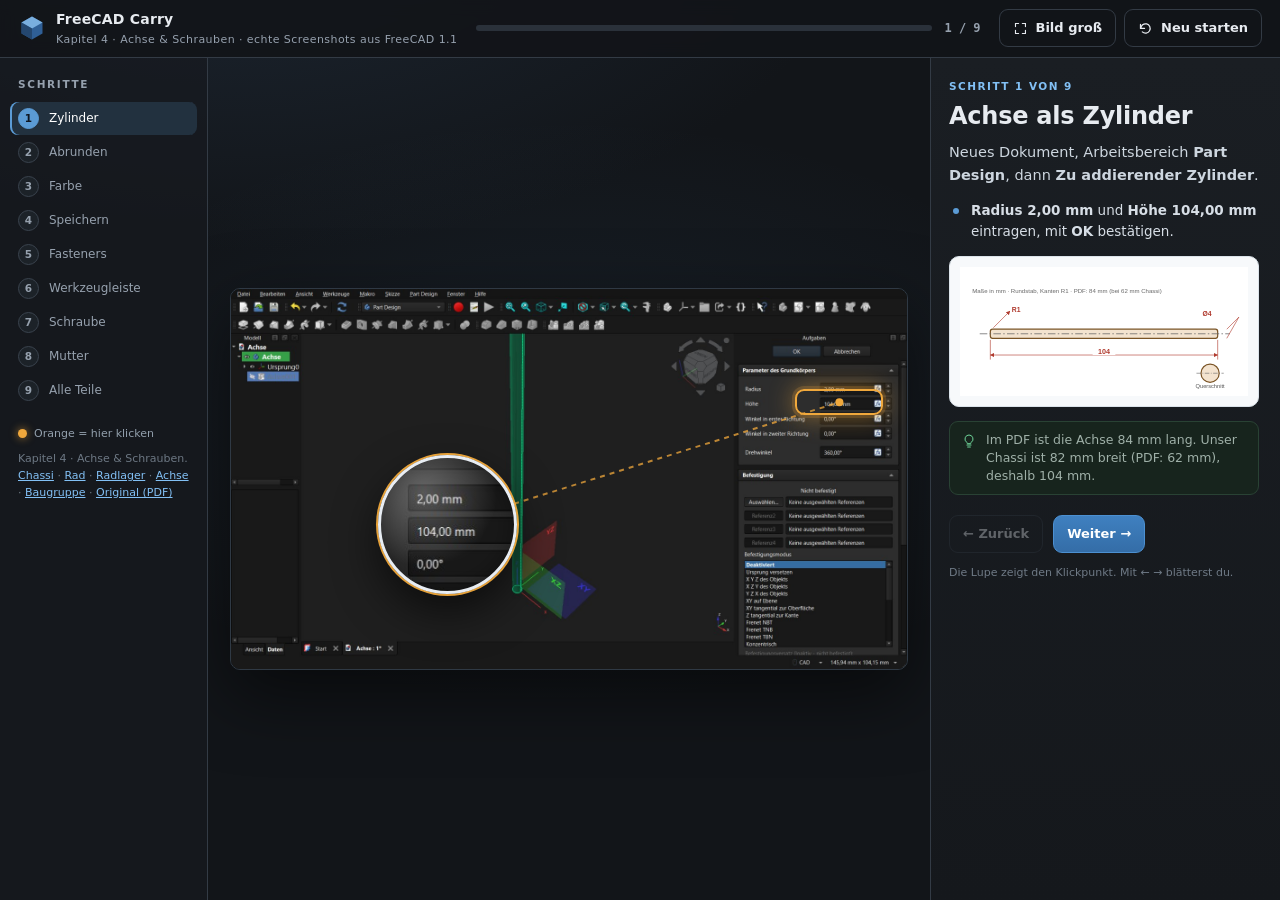
==== achse.html @ 3f05062b "Kapitel 4 und 5: Achse, Schrauben und Baugruppe; Radlager in Bogenform" ====
<!DOCTYPE html>
<html lang="de">
<head>
<meta charset="utf-8">
<meta name="viewport" content="width=device-width, initial-scale=1">
<meta name="color-scheme" content="dark">
<title>FreeCAD Carry – Achse und Schrauben Schritt für Schritt</title>
<style>
:root{
  --bg:#121519; --panel:#1a1f24; --line:#333b45;
  --text:#e7ebf0; --muted:#96a1ae; --accent:#5b9bd5; --accent2:#82c0f5;
  --orange:#f0a83c; --green:#4cd07d;
  --mono:"Cascadia Mono",Consolas,"SF Mono",monospace;
}
*{box-sizing:border-box}
[hidden]{display:none!important}
html,body{height:100%}
body{
  margin:0;display:flex;flex-direction:column;overflow:hidden;color:var(--text);
  background:radial-gradient(1100px 620px at 18% -12%,#1d2733 0%,var(--bg) 58%) fixed;
  font:14px/1.55 "Segoe UI",system-ui,-apple-system,sans-serif;
}
button{font:inherit;color:inherit}
.ico{width:1.15em;height:1.15em;vertical-align:-0.22em;flex:none}
.muted{color:var(--muted)}
.mono{font-family:var(--mono)}

/* ---------- Kopfzeile ---------- */
header.top{
  display:flex;align-items:center;gap:18px;padding:9px 18px;flex:none;
  background:rgba(18,21,25,.9);border-bottom:1px solid var(--line);backdrop-filter:blur(8px);z-index:40;
}
.brand{display:flex;align-items:center;gap:10px;font-weight:650;letter-spacing:.2px;white-space:nowrap}
.brand .logo{width:28px;height:28px}
.brand small{display:block;font-weight:400;font-size:11px;color:var(--muted);letter-spacing:.04em}
.progresswrap{flex:1;display:flex;align-items:center;gap:12px;max-width:520px;min-width:90px}
.progress{flex:1;height:6px;background:#2a313a;border-radius:99px;overflow:hidden}
.progress i{display:block;height:100%;width:0;border-radius:99px;background:linear-gradient(90deg,#427cb8,#82c0f5);transition:width .35s ease}
.progressnum{font:600 12px var(--mono);color:var(--muted);white-space:nowrap}
.top-actions{display:flex;gap:8px;margin-left:auto}

.btn{
  display:inline-flex;align-items:center;gap:8px;border:1px solid var(--line);background:#262c33;
  padding:8px 13px;border-radius:9px;font-weight:600;font-size:13px;cursor:pointer;transition:.15s;white-space:nowrap;
}
.btn:hover{background:#2f3741;border-color:#46515d}
.btn.primary{background:linear-gradient(180deg,#3f80c0,#346da7);border-color:#4c90d1;color:#fff}
.btn.primary:hover{background:linear-gradient(180deg,#4a8ccd,#3c7ab8)}
.btn.ghost{background:transparent}
.btn:disabled{opacity:.35;cursor:default}

/* ---------- Layout ---------- */
.app{flex:1;display:grid;grid-template-columns:228px minmax(0,1fr) 368px;min-height:0}
.outline{border-right:1px solid var(--line);background:rgba(23,26,31,.72);padding:16px 10px 24px;overflow:auto}
.outline h2{font-size:10.5px;text-transform:uppercase;letter-spacing:.16em;color:var(--muted);margin:2px 8px 10px}
.steplist{list-style:none;margin:0;padding:0;display:flex;flex-direction:column;gap:1px}
.stepitem{
  display:flex;gap:10px;align-items:center;width:100%;text-align:left;background:none;border:0;
  color:var(--muted);padding:6px 8px;border-radius:8px;cursor:pointer;transition:.13s;
}
.stepitem:hover{background:#232a31;color:var(--text)}
.stepitem.current{background:#22313f;color:#fff;box-shadow:inset 2px 0 0 var(--accent)}
.stepitem.done{color:#b9c5d2}
.stepitem .n{
  width:21px;height:21px;flex:none;border-radius:50%;border:1px solid #3a434e;display:grid;place-items:center;
  font-size:10.5px;font-weight:700;color:var(--muted);background:#1c2228;
}
.stepitem.current .n{background:var(--accent);border-color:var(--accent);color:#0d1520}
.stepitem.done .n{background:#1e3929;border-color:#2f5d43;color:#6bdc9a}
.stepitem .t{font-size:12px;line-height:1.25}
.outline .foot{font-size:11px;color:#6d7884;margin:18px 8px 0;line-height:1.55}
.outline .foot .dotline{display:flex;align-items:center;gap:7px;margin-bottom:8px;color:#93a0ad}
.outline .foot .dotline i{width:9px;height:9px;border-radius:50%;background:var(--orange);box-shadow:0 0 8px rgba(240,168,60,.7)}

/* ---------- Bildbühne ---------- */
.stage{
  position:relative;display:flex;flex-direction:column;align-items:center;justify-content:center;
  padding:20px 22px;overflow:auto;min-width:0;gap:10px;
}
.stage::before{
  content:"";position:absolute;inset:0;pointer-events:none;
  background:radial-gradient(760px 420px at 50% 42%,rgba(91,155,213,.08),transparent 70%);
}
.shot{
  position:relative;margin:0;width:100%;max-width:1180px;
  border:1px solid #2f3944;border-radius:10px;overflow:hidden;cursor:zoom-in;
  box-shadow:0 24px 70px rgba(0,0,0,.55),0 0 0 1px rgba(255,255,255,.03) inset;
  background:#0d1013;
}
.shot img{display:block;width:100%;height:auto}

/* ---------- Lupe ---------- */
.loupe-layer{position:absolute;inset:0;pointer-events:none}
.loupe-svg{position:absolute;inset:0;width:100%;height:100%;overflow:visible}
.focus-ring{
  position:absolute;border:2px solid var(--orange);border-radius:9px;
  box-shadow:0 0 0 3px rgba(240,168,60,.18),0 0 24px 2px rgba(240,168,60,.45);
  animation:pulse 1.9s ease-in-out infinite;
}
@keyframes pulse{
  0%,100%{box-shadow:0 0 0 3px rgba(240,168,60,.16),0 0 16px 1px rgba(240,168,60,.35)}
  50%{box-shadow:0 0 0 5px rgba(240,168,60,.10),0 0 30px 6px rgba(240,168,60,.55)}
}
.lens{
  position:absolute;border-radius:50%;background-repeat:no-repeat;
  border:3px solid #e8edf3;
  box-shadow:0 0 0 2px rgba(240,168,60,.95),0 18px 44px rgba(0,0,0,.6),inset 0 0 26px rgba(0,0,0,.35);
  z-index:3;
}
.lens::after{
  content:"";position:absolute;inset:0;border-radius:50%;pointer-events:none;
  background:radial-gradient(circle at 32% 26%,rgba(255,255,255,.28),rgba(255,255,255,0) 55%);
}
.shot .zoom{
  position:absolute;right:10px;bottom:10px;background:rgba(12,16,20,.82);border:1px solid #43505e;
  color:#dbe4ee;font-size:11.5px;padding:5px 9px;border-radius:6px;display:flex;gap:6px;align-items:center;
  opacity:0;transition:.18s;backdrop-filter:blur(4px);z-index:5;
}
.shot:hover .zoom{opacity:1}

/* ---------- Lesebereich ---------- */
.reader{border-left:1px solid var(--line);background:linear-gradient(180deg,#1a1e23,#15181c);overflow:auto;padding:24px 24px 44px;overflow-anchor:none}
.reader-inner{max-width:322px}
.kicker{font-size:10.5px;letter-spacing:.14em;text-transform:uppercase;color:var(--accent2);font-weight:700}
.reader h2{font-size:24px;line-height:1.22;margin:8px 0 10px;letter-spacing:-.01em}
.lead{color:#cdd6df;font-size:14.5px;margin:0 0 14px}
.bullets{list-style:none;padding:0;margin:0 0 14px;display:flex;flex-direction:column;gap:8px}
.bullets li{position:relative;padding-left:22px;color:#d7dee6;font-size:13.5px}
.bullets li::before{content:"";position:absolute;left:4px;top:.6em;width:6px;height:6px;border-radius:50%;background:var(--accent)}
.diagram{margin:0 0 14px;background:#f7f9fb;border:1px solid #dbe3ea;border-radius:10px;padding:10px}
.diagram svg,.diagram img{display:block;width:100%;height:auto}
.diagram text{font-family:"Segoe UI",sans-serif}
.diagram .cap{font-size:10px;color:#5b6a78;text-align:center;margin-top:6px}
.hint{
  display:flex;gap:9px;align-items:flex-start;font-size:12.5px;color:#9fb0a8;
  background:#17241d;border:1px solid #294234;border-radius:9px;padding:9px 11px;margin:0 0 14px;line-height:1.45;
}
.hint svg{width:16px;height:16px;flex:none;margin-top:2px;color:#6fd69a}
.mouse{font-size:11.5px;color:#7f8b97;margin:0 0 14px;display:flex;gap:6px;align-items:center;flex-wrap:wrap}
kbd{
  font:600 11px var(--mono);background:#232930;border:1px solid #46505b;border-bottom-width:2px;
  border-radius:4px;padding:2px 6px;color:#e3e9ef;
}
.actions{display:flex;gap:10px;margin-top:20px;flex-wrap:wrap}
.advance-hint{font-size:11px;color:#6f7a86;margin-top:12px;line-height:1.45}
h3{font-size:13px;letter-spacing:.02em;margin:22px 0 8px;color:#e9eef4}
.specs{display:grid;grid-template-columns:repeat(3,1fr);gap:8px;margin:14px 0 18px}
.specs div{background:#20262d;border:1px solid #333c45;border-radius:10px;padding:9px 10px}
.specs span{display:block;font-size:10px;color:var(--muted);text-transform:uppercase;letter-spacing:.08em}
.specs b{font-size:16px;font-family:var(--mono);color:#fff}
.final-badge{
  width:58px;height:58px;border-radius:50%;display:grid;place-items:center;font-size:27px;color:#d6ffe2;
  background:linear-gradient(180deg,#2f7d32,#245f28);box-shadow:0 12px 32px rgba(47,125,50,.35);margin-bottom:14px;
}
.recap{margin:0 0 6px;padding-left:18px;color:#c9d2db;font-size:13px;display:flex;flex-direction:column;gap:5px}
table.shortcuts{width:100%;border-collapse:collapse;font-size:12px}
table.shortcuts td{padding:5px 0;border-bottom:1px solid #262d35;color:#c5ced8}
table.shortcuts td:first-child{width:52%}
.chips{display:flex;flex-wrap:wrap;gap:6px;margin-top:8px}
.chip{font-size:11.5px;border:1px solid #3a444f;background:#20262c;color:#c2ccd7;border-radius:99px;padding:4px 10px}

/* ---------- Lightbox ---------- */
.lightbox{
  position:fixed;inset:0;z-index:100;display:none;align-items:center;justify-content:center;
  background:rgba(5,8,12,.92);backdrop-filter:blur(4px);padding:24px;
}
.lightbox.show{display:flex}
.lightbox img{max-width:96vw;max-height:88vh;border-radius:6px;box-shadow:0 30px 90px rgba(0,0,0,.8)}
.lb-close{
  position:absolute;top:14px;right:16px;width:38px;height:38px;border-radius:50%;border:1px solid #3f4a56;
  background:rgba(20,25,31,.85);color:#dfe7ef;font-size:18px;cursor:pointer;
}
.lb-close:hover{background:#2c3640}
.lb-nav{
  position:absolute;bottom:20px;left:50%;transform:translateX(-50%);display:flex;gap:10px;align-items:center;
  background:rgba(18,22,27,.92);border:1px solid #36414c;border-radius:99px;padding:5px 8px;font-size:12px;color:#b9c4cf;
}
.lb-nav button{width:34px;height:34px;border-radius:50%;border:0;background:#2a333c;color:#e8eef5;cursor:pointer;font-size:15px}
.lb-nav button:hover{background:#3a4652}
.lb-nav span{min-width:70px;text-align:center}

/* ---------- Responsiv ---------- */
@media (max-width:1380px){
  .app{grid-template-columns:208px minmax(0,1fr) 350px}
  .reader{padding:20px 18px 40px}
  .reader-inner{max-width:310px}
}
@media (max-width:1120px){
  .app{grid-template-columns:minmax(0,1fr) 340px}
  .outline{display:none}
}
@media (max-width:900px){
  body{overflow:auto}
  .app{grid-template-columns:1fr;grid-template-rows:auto auto}
  .stage{padding:12px;min-height:0}
  .reader{border-left:0;border-top:1px solid var(--line);overflow:visible;padding:20px 18px 60px}
  .brand small{display:none}
  .top-actions .btn .lbl{display:none}
  .shot .zoom{opacity:1}
}
@media (prefers-reduced-motion:reduce){
  *{animation:none!important;transition:none!important}
}
</style>
</head>
<body>

<header class="top">
  <div class="brand">
    <svg class="logo" viewBox="0 0 24 24" aria-hidden="true">
      <path d="M12 2.2 21 7.3v9.4L12 21.8 3 16.7V7.3Z" fill="#2f5f96"/>
      <path d="M12 2.2 21 7.3 12 12.4 3 7.3Z" fill="#79aede"/>
      <path d="M12 12.4v9.4L3 16.7V7.3Z" fill="#24476f"/>
    </svg>
    <div>FreeCAD Carry<small>Kapitel 4 · Achse & Schrauben · echte Screenshots aus FreeCAD 1.1</small></div>
  </div>
  <div class="progresswrap">
    <div class="progress"><i id="bar"></i></div>
    <span class="progressnum" id="progressNum">1 / 9</span>
  </div>
  <div class="top-actions">
    <button class="btn ghost" id="zoomBtn"><svg class="ico" viewBox="0 0 24 24" aria-hidden="true"><path d="M4 9V4h5M20 9V4h-5M4 15v5h5M20 15v5h-5" fill="none" stroke="currentColor" stroke-width="1.8" stroke-linecap="round"/></svg><span class="lbl">Bild groß</span></button>
    <button class="btn ghost" id="resetBtn"><svg class="ico" viewBox="0 0 24 24" aria-hidden="true"><path d="M4.5 12a7.5 7.5 0 1 1 2.4 5.5" fill="none" stroke="currentColor" stroke-width="2" stroke-linecap="round"/><path d="M4 5.5V12h6.5" fill="none" stroke="currentColor" stroke-width="2" stroke-linecap="round" stroke-linejoin="round"/></svg><span class="lbl">Neu starten</span></button>
  </div>
</header>

<div class="app">
  <nav class="outline">
    <h2>Schritte</h2>
    <ol class="steplist" id="steplist"></ol>
    <p class="foot">
      <span class="dotline"><i></i> Orange = hier klicken</span>
      Kapitel 4 · Achse & Schrauben.<br><a href="index.html" style="color:#82c0f5">Chassi</a> · <a href="rad.html" style="color:#82c0f5">Rad</a> · <a href="lager.html" style="color:#82c0f5">Radlager</a> · <a href="achse.html" style="color:#82c0f5">Achse</a> · <a href="baugruppe.html" style="color:#82c0f5">Baugruppe</a> · <a href="original.html" style="color:#82c0f5">Original (PDF)</a>    </p>
  </nav>

  <main class="stage" id="stage">
    <figure class="shot" id="shot">
      <img id="shotImg" src="assets/ach_01_zylinder.jpg" alt="Dialog Parameter des Grundkörpers mit Radius 2 und Höhe 104">
      <div class="loupe-layer" id="loupeLayer">
        <svg class="loupe-svg" aria-hidden="true">
          <line id="loupeLine" stroke="#f0a83c" stroke-width="2" stroke-dasharray="5 5" opacity=".75"/>
          <circle id="loupeDot" r="4" fill="#f0a83c"/>
        </svg>
        <div class="focus-ring" id="focusRing"></div>
        <div class="lens" id="lens"></div>
      </div>
      <span class="zoom">⤢ vergrößern</span>
    </figure>
  </main>

  <aside class="reader" id="reader"></aside>
</div>

<div class="lightbox" id="lightbox">
  <button class="lb-close" id="lbClose" aria-label="Schließen">✕</button>
  <img id="lbImg" alt="Screenshot in groß">
  <div class="lb-nav">
    <button id="lbPrev" aria-label="Vorheriger Schritt">←</button>
    <span id="lbCaption">1 / 9</span>
    <button id="lbNext" aria-label="Nächster Schritt">→</button>
  </div>
</div>

<script>
(function(){
  'use strict';

  var $  = function(sel, root){ return (root||document).querySelector(sel); };

  /* =====================================================================
     INHALTE – jeder Schritt: Bild, Lupen-Ziel [x,y,w,h] und Lupe [x,y]
     Werte sind Anteile der Bildfläche (0…1).
     ===================================================================== */
  var STEPS = [
    {
        "short": "Zylinder",
        "title": "Achse als Zylinder",
        "img": "assets/ach_01_zylinder.jpg",
        "alt": "Dialog Parameter des Grundkörpers mit Radius 2 und Höhe 104",
        "lead": "Neues Dokument, Arbeitsbereich <b>Part Design</b>, dann <b>Zu addierender Zylinder</b>.",
        "list": [
            "<b>Radius 2,00 mm</b> und <b>Höhe 104,00 mm</b> eintragen, mit <b>OK</b> bestätigen."
        ],
        "hint": "Im PDF ist die Achse 84 mm lang. Unser Chassi ist 82 mm breit (PDF: 62 mm), deshalb 104 mm.",
        "diagram": "<div class=\"diagram\"><img src=\"assets/schema_achse.svg\" alt=\"Achse D4 x 104 mm mit R1\"></div>",
        "focus": [
            0.9,
            0.298,
            0.13,
            0.045
        ],
        "lens": [
            0.32,
            0.62
        ],
        "zoom": 2.2
    },
    {
        "short": "Abrunden",
        "title": "Kanten abrunden",
        "img": "assets/ach_02_abrunden.jpg",
        "alt": "Fillet-Dialog mit Radius 1 mm und zwei ausgewählten Kreiskanten",
        "lead": "Beide <b>Kreiskanten</b> markieren (Strg gedrückt halten), dann <b>Kanten abrunden</b>.",
        "list": [
            "Radius <b>1,00 mm</b> eintragen."
        ],
        "hint": "Die Rundung macht die Enden stabiler und sieht sauber aus.",
        "focus": [
            0.922,
            0.533,
            0.12,
            0.04
        ],
        "lens": [
            0.28,
            0.3
        ],
        "zoom": 2.2
    },
    {
        "short": "Farbe",
        "title": "Achse braun einfärben",
        "img": "assets/ach_03_braun.jpg",
        "alt": "Braune Achse in der 3D-Ansicht",
        "lead": "M2 auf den Body → <b>Darstellung</b> → <b>Flächenfarbe</b> → braun.",
        "list": [
            "Die Achse wird später aus einem Rundholzstab gesägt."
        ],
        "focus": [
            0.52,
            0.42,
            0.3,
            0.3
        ],
        "lens": [
            0.72,
            0.26
        ],
        "zoom": 1.5
    },
    {
        "short": "Speichern",
        "title": "Achse speichern",
        "img": "assets/ach_04_speichern.jpg",
        "alt": "Datei-Menü mit Speichern",
        "lead": "Als <span class=\"mono\">Achse.FCStd</span> im Ordner „Carry“ speichern.",
        "focus": [
            0.037,
            0.184,
            0.07,
            0.024
        ],
        "lens": [
            0.62,
            0.48
        ],
        "zoom": 2.2
    },
    {
        "short": "Fasteners",
        "title": "Arbeitsbereich Fasteners installieren",
        "img": "assets/ach_05_addon.jpg",
        "alt": "Werkzeuge-Menü mit Addon-Manager",
        "lead": "Unter <b>Werkzeuge</b> den <b>Addon-Manager</b> öffnen und den Arbeitsbereich <b>Fasteners</b> installieren.",
        "list": [
            "Danach FreeCAD neu starten."
        ],
        "hint": "Fasteners erzeugt Schrauben und Muttern nach Norm (ISO/DIN).",
        "focus": [
            0.15,
            0.05,
            0.14,
            0.035
        ],
        "lens": [
            0.62,
            0.3
        ],
        "zoom": 2.0
    },
    {
        "short": "Werkzeugleiste",
        "title": "Die Fasteners-Werkzeugleiste",
        "img": "assets/ach_06_fasteners.jpg",
        "alt": "Werkzeugleiste von Fasteners mit Schrauben und Muttern",
        "lead": "Im Arbeitsbereich <b>Fasteners</b> liegen alle Schrauben- und Mutterformen als Symbole bereit.",
        "list": [
            "Obere Reihen: Schrauben (Zylinder-, Senk-, Sechskantkopf).",
            "Darunter: Muttern, Unterlegscheiben und Gewindestangen."
        ],
        "hint": "Für den Carry brauchst du nur die Senkkopfschraube und die Sechskantmutter.",
        "focus": [0.3000, 0.0900, 0.1200, 0.0800],
        "lens": [0.3000, 0.6500],
        "zoom": 2.0
    },
    {
        "short": "Schraube",
        "title": "Senkkopfschraube M3 × 20",
        "img": "assets/ach_07_schraube.jpg",
        "alt": "Schraube M3x20 mit Eigenschaften Diameter M3 und Laenge 20",
        "lead": "Im Arbeitsbereich <b>Fasteners</b> die <b>Senkkopfschraube</b> anklicken – ein Rohling erscheint.",
        "list": [
            "Im Reiter <b>Daten</b>: <b>Diameter M3</b>, <b>Length Custom</b> und <b>Length Custom 20,00 mm</b>.",
            "<b>Thread true</b> zeigt das Gewinde."
        ],
        "hint": "Typ ISO 7046 – genau die Schraube aus dem PDF.",
        "diagram": "<div class=\"diagram\"><img src=\"assets/schema_schraube.svg\" alt=\"Senkkopfschraube ISO 7046 M3 x 20\"></div>",
        "focus": [
            0.1,
            0.866,
            0.14,
            0.028
        ],
        "lens": [
            0.66,
            0.36
        ],
        "zoom": 2.0
    },
    {
        "short": "Mutter",
        "title": "Sechskantmutter M3",
        "img": "assets/ach_08_mutter.jpg",
        "alt": "Mutter M3 mit Eigenschaften Diameter M3 und Type ISO4035",
        "lead": "Neues Dokument, im Arbeitsbereich <b>Fasteners</b> die <b>Mutter</b> anklicken.",
        "list": [
            "<b>Diameter M3</b>, Typ <b>ISO 4035</b>, Thread bleibt <b>false</b>."
        ],
        "hint": "Gewinde wird bei Muttern erst ab M6 angezeigt.",
        "diagram": "<div class=\"diagram\"><img src=\"assets/schema_mutter.svg\" alt=\"Sechskantmutter ISO 4035 M3\"></div>",
        "focus": [
            0.09,
            0.92,
            0.11,
            0.028
        ],
        "lens": [
            0.62,
            0.36
        ],
        "zoom": 2.0
    },
    {
        "short": "Alle Teile",
        "title": "Achse, Schraube, Mutter",
        "img": "assets/ach_09_teile.jpg",
        "alt": "Achse, Schraube und Mutter nebeneinander",
        "lead": "Alle Teile sind fertig und im Ordner „Carry“ gespeichert.",
        "list": [
            "<span class=\"mono\">Achse.FCStd</span>, <span class=\"mono\">Schraube M3.FCStd</span>, <span class=\"mono\">Mutter M3.FCStd</span>"
        ],
        "hint": "Jetzt fehlt nur noch die Baugruppe.",
        "focus": [
            0.5,
            0.5,
            0.4,
            0.3
        ],
        "lens": [
            0.73,
            0.26
        ],
        "zoom": 1.3
    }
];

  var N = STEPS.length;
  var FINAL_IMG = 'assets/ach_09_teile.jpg';
  var KEY = 'freecad-carry-achse';

  var progress = 0;
  try {
    var saved = parseInt(localStorage.getItem(KEY) || '0', 10);
    if (!isNaN(saved) && saved >= 0 && saved <= N) progress = saved;
  } catch(e) {}
  try {
    var params = new URLSearchParams(location.search);
    var raw = params.get('schritt') || params.get('step') || '';
    if (raw === 'fertig' || raw === 'ende') {
      progress = N;
    } else {
      var linkStep = parseInt(raw, 10);
      if (!isNaN(linkStep)) progress = Math.max(0, Math.min(N - 1, linkStep - 1));
    }
  } catch(e) {}

  var reader = $('#reader');
  var shotImg = $('#shotImg');
  var shot = $('#shot');
  var lens = $('#lens');
  var ring = $('#focusRing');
  var line = $('#loupeLine');
  var dot = $('#loupeDot');
  var layer = $('#loupeLayer');
  var lightbox = $('#lightbox');
  var lbImg = $('#lbImg');
  var lbCaption = $('#lbCaption');

  function isDone(){ return progress >= N; }

  function renderOutline(){
    $('#steplist').innerHTML = STEPS.map(function(s, i){
      var cls = i < progress ? 'done' : (i === progress ? 'current' : '');
      var num = i < progress ? '✓' : (i + 1);
      return '<li><button class="stepitem '+cls+'" data-jump="'+i+'">'+
             '<span class="n">'+num+'</span><span class="t">'+s.short+'</span></button></li>';
    }).join('');
    var cur = $('.stepitem.current');
    if (cur && cur.scrollIntoView) cur.scrollIntoView({block:'nearest'});
  }

  /* ---------- Lupe positionieren ---------- */
  function layoutLoupe(){
    var s = isDone() ? null : STEPS[progress];
    if (!s || !s.focus){
      layer.style.display = 'none';
      return;
    }
    var w = shotImg.clientWidth;
    var h = shotImg.clientHeight;
    if (!w || !h){ layer.style.display = 'none'; return; }
    layer.style.display = 'block';

    var D = Math.round(Math.min(225, Math.max(118, w * 0.205)));
    var z = s.zoom || 2.2;
    var fx = s.focus[0], fy = s.focus[1], fw = s.focus[2], fh = s.focus[3];
    var lx = s.lens[0] * w, ly = s.lens[1] * h;

    lens.style.width = D + 'px';
    lens.style.height = D + 'px';
    lens.style.left = (lx - D / 2) + 'px';
    lens.style.top = (ly - D / 2) + 'px';
    lens.style.backgroundImage = 'url("' + s.img + '")';
    lens.style.backgroundSize = (w * z) + 'px ' + (h * z) + 'px';
    lens.style.backgroundPosition = (D / 2 - fx * w * z) + 'px ' + (D / 2 - fy * h * z) + 'px';

    var rw = Math.max(40, fw * w);
    var rh = Math.max(26, fh * h);
    ring.style.width = rw + 'px';
    ring.style.height = rh + 'px';
    ring.style.left = (fx * w - rw / 2) + 'px';
    ring.style.top = (fy * h - rh / 2) + 'px';

    line.setAttribute('x1', lx);
    line.setAttribute('y1', ly);
    line.setAttribute('x2', fx * w);
    line.setAttribute('y2', fy * h);
    dot.setAttribute('cx', fx * w);
    dot.setAttribute('cy', fy * h);
  }

  function renderShot(){
    var s = isDone() ? null : STEPS[progress];
    var img = isDone() ? FINAL_IMG : s.img;
    shotImg.src = img;
    shotImg.alt = isDone() ? 'Achse, Schraube und Mutter' : s.alt;
    if (isDone()) layer.style.display = 'none';
    layoutLoupe();
    if (lightbox.classList.contains('show')) updateLightbox();
  }

  function updateLightbox(){
    lbImg.src = isDone() ? FINAL_IMG : STEPS[progress].img;
    lbImg.alt = isDone() ? 'Achse, Schraube und Mutter' : STEPS[progress].alt;
    lbCaption.textContent = (isDone() ? N : progress + 1) + ' / ' + N;
  }

  function renderReader(){
    if (isDone()) {
      reader.innerHTML = finalCard();
      reader.scrollTop = 0;
      requestAnimationFrame(function(){ reader.scrollTop = 0; });
      return;
    }
    var s = STEPS[progress];
    reader.innerHTML = '<div class="reader-inner">'+
      '<div class="kicker">Schritt '+(progress+1)+' von '+N+'</div>'+
      '<h2>'+s.title+'</h2>'+
      '<p class="lead">'+s.lead+'</p>'+
      (s.list && s.list.length ? '<ul class="bullets">'+s.list.map(function(b){ return '<li>'+b+'</li>'; }).join('')+'</ul>' : '')+
      (s.diagram ? s.diagram : '')+
      (s.hint ? '<div class="hint"><svg viewBox="0 0 24 24" aria-hidden="true"><path d="M9 18h6M10 21h4" stroke="currentColor" stroke-width="1.7" stroke-linecap="round"/><path d="M12 3a6 6 0 0 0-3.6 10.8c.6.5 1 1.2 1 2V16h5.2v-.2c0-.8.4-1.5 1-2A6 6 0 0 0 12 3Z" fill="none" stroke="currentColor" stroke-width="1.5"/></svg><span>'+s.hint+'</span></div>' : '')+
      (s.mouse ? '<div class="mouse"><kbd>M1</kbd> links <kbd>M2</kbd> rechts <kbd>Esc</kbd> abbrechen</div>' : '')+
      '<div class="actions">'+
        '<button class="btn ghost" data-nav="prev" '+(progress === 0 ? 'disabled' : '')+'>← Zurück</button>'+
        '<button class="btn primary" data-nav="next">Weiter →</button>'+
      '</div>'+
      '<p class="advance-hint">Die Lupe zeigt den Klickpunkt. Mit ← → blätterst du.</p>'+
    '</div>';
    reader.scrollTop = 0;
  }

  function finalCard(){
    return '<div class="reader-inner">'+
      '<div class="final-badge">✓</div>'+
      '<div class="kicker">Geschafft</div>'+
      '<h2>Achse und Schrauben fertig</h2>'+
      '<p class="lead">Achse Ø4, M3×20-Senkkopfschraube und M3-Mutter – bereit für die Baugruppe.</p>'+
      '<div class="specs"><div><span>Achse</span><b>Ø4 × 104</b></div><div><span>Schraube</span><b>M3 × 20</b></div><div><span>Mutter</span><b>M3</b></div></div>'+
      '<div class="specs"><div><span>Kopf</span><b>ISO 7046</b></div><div><span>Mutter</span><b>ISO 4035</b></div><div><span>Farbe</span><b>braun</b></div></div>'+
      '<h3>Kurz gemerkt</h3>'+
      '<ol class="recap"><li>Zylinder R2, Höhe 104</li><li>Kanten R1 abrunden</li><li>Braun einfärben</li><li>Fasteners installieren</li><li>M3×20 Schraube und M3-Mutter</li></ol>'+
      '<h3>Weiter</h3>'+
      '<div class="chips"><span class="chip">Kapitel 1 · Chassi</span><span class="chip">Kapitel 2 · Rad</span><span class="chip">Kapitel 3 · Radlager</span><span class="chip">Kapitel 5 · Baugruppe</span></div>'+
      '<div class="actions">'+
        '<button class="btn" data-nav="reset">↺ Nochmal von vorn</button>'+
        '<button class="btn primary" data-nav="last">Letzten Schritt ansehen</button>'+
      '</div>'+
    '</div>';
  }

  function render(){
    $('#bar').style.width = (Math.min(progress, N) / N * 100) + '%';
    $('#progressNum').textContent = (isDone() ? N : progress + 1) + ' / ' + N;
    renderOutline();
    renderReader();
    renderShot();
    try { localStorage.setItem(KEY, String(progress)); } catch(e) {}
  }

  function go(p){
    progress = Math.max(0, Math.min(N, p));
    render();
  }

  function openLightbox(){ updateLightbox(); lightbox.classList.add('show'); }
  function closeLightbox(){ lightbox.classList.remove('show'); }

  $('#steplist').addEventListener('click', function(e){
    var btn = e.target.closest('[data-jump]');
    if (btn) go(parseInt(btn.getAttribute('data-jump'), 10));
  });

  reader.addEventListener('click', function(e){
    var btn = e.target.closest('[data-nav]');
    if (!btn) return;
    var nav = btn.getAttribute('data-nav');
    if (nav === 'next') go(progress + 1);
    else if (nav === 'prev') go(progress - 1);
    else if (nav === 'last') go(N - 1);
    else if (nav === 'reset') { progress = 0; render(); }
  });

  document.addEventListener('keydown', function(e){
    if (e.target.matches && e.target.matches('input, textarea, select')) return;
    if (e.key === 'Escape') { closeLightbox(); return; }
    if (e.key === 'ArrowRight') { e.preventDefault(); go(progress + 1); }
    if (e.key === 'ArrowLeft') { e.preventDefault(); go(progress - 1); }
  });

  shot.addEventListener('click', openLightbox);
  $('#zoomBtn').addEventListener('click', openLightbox);
  $('#lbClose').addEventListener('click', closeLightbox);
  lightbox.addEventListener('click', function(e){ if (e.target === lightbox) closeLightbox(); });
  $('#lbPrev').addEventListener('click', function(e){ e.stopPropagation(); go(progress - 1); });
  $('#lbNext').addEventListener('click', function(e){ e.stopPropagation(); go(progress + 1); });

  $('#resetBtn').addEventListener('click', function(){
    progress = 0;
    try { localStorage.removeItem(KEY); } catch(e) {}
    render();
  });

  shotImg.addEventListener('load', layoutLoupe);
  window.addEventListener('resize', layoutLoupe);
  if (window.ResizeObserver) new ResizeObserver(layoutLoupe).observe(shotImg);

  STEPS.forEach(function(s){ var im = new Image(); im.src = s.img; });

  render();
})();
</script>
</body>
</html>
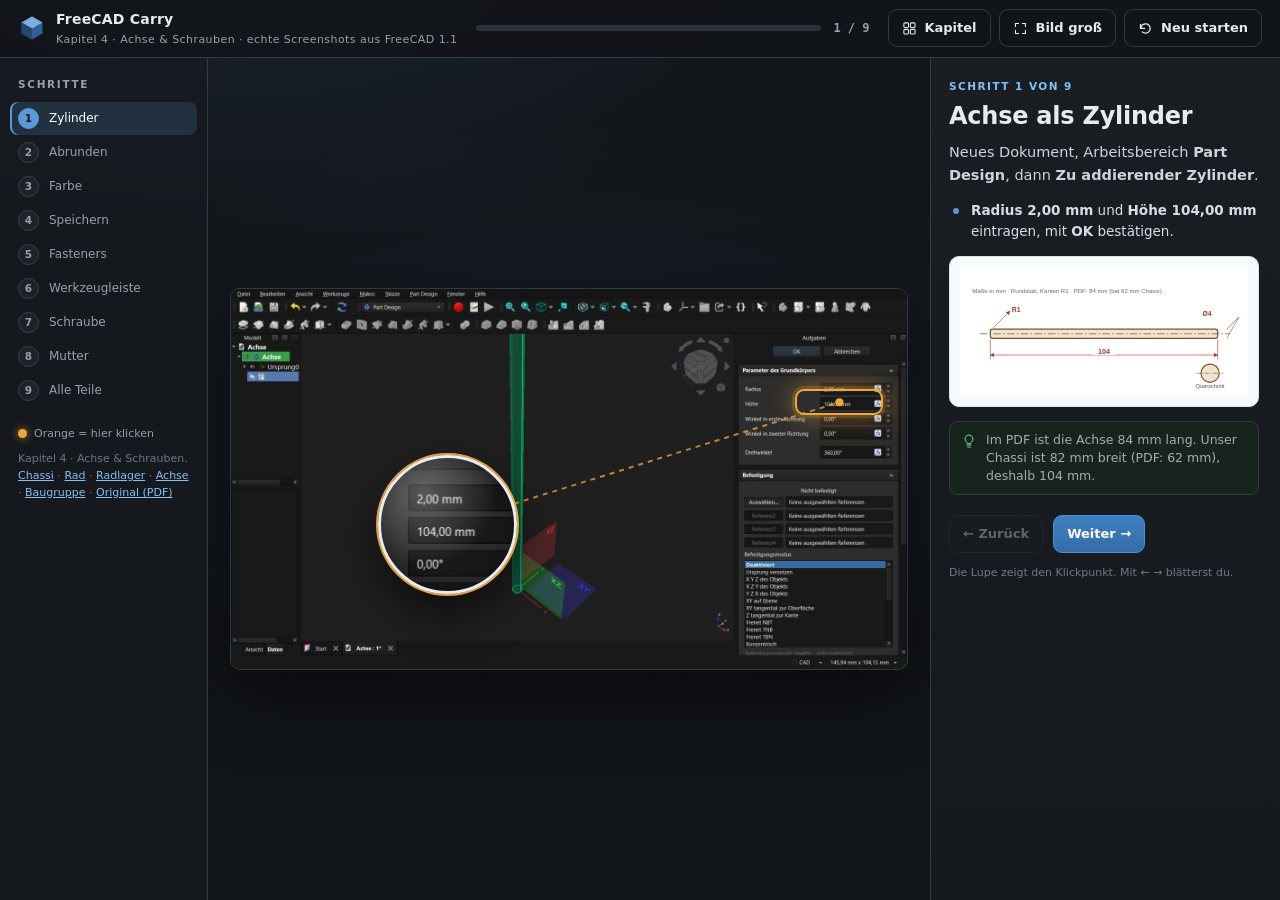
==== commit 531e80a6: "Kapitel-Overlay mit Carry-Bild zum Umschalten" ====
--- a/achse.html
+++ b/achse.html
@@ -201,6 +201,39 @@
 @media (prefers-reduced-motion:reduce){
   *{animation:none!important;transition:none!important}
 }
+
+/* ---------- Kapitel-Overlay ---------- */
+.ch-overlay{position:fixed;inset:0;z-index:120;display:none;align-items:center;justify-content:center;padding:20px;background:rgba(6,9,13,.82);backdrop-filter:blur(6px)}
+.ch-overlay.open{display:flex}
+.ch-panel{position:relative;width:min(880px,100%);max-height:calc(100vh - 40px);overflow:auto;background:#171b21;border:1px solid #333c46;border-radius:16px;box-shadow:0 40px 120px rgba(0,0,0,.7)}
+.ch-hero{position:relative;height:300px;overflow:hidden;background:#1f1f1f;border-radius:16px 16px 0 0}
+.ch-hero img{display:block;width:100%;height:100%;object-fit:contain}
+.ch-hero .ch-cap{position:absolute;left:20px;bottom:16px;font-size:13px;color:#eef3f8;text-shadow:0 2px 10px rgba(0,0,0,.8)}
+.ch-hero .ch-cap b{font-size:17px;letter-spacing:.2px}
+.ch-hero .ch-cap span{display:block;font-size:11.5px;color:#b9c6d3}
+.ch-x{position:absolute;top:12px;right:12px;width:36px;height:36px;border-radius:50%;border:1px solid #46515d;background:rgba(16,20,25,.8);color:#e7edf4;font-size:16px;cursor:pointer;z-index:2}
+.ch-x:hover{background:#2a333d}
+.ch-body{padding:18px 22px 20px}
+.ch-body h2{font-size:12px;text-transform:uppercase;letter-spacing:.14em;color:#8fa0b1;margin:0 0 12px}
+.ch-grid{display:grid;grid-template-columns:repeat(2,minmax(0,1fr));gap:9px}
+.ch-card{display:flex;align-items:center;gap:12px;padding:11px 13px;border:1px solid #333c46;border-radius:11px;background:#20262d;color:#e7ebf0;text-decoration:none;transition:.15s}
+.ch-card:hover{background:#28313a;border-color:#46525f;transform:translateY(-1px)}
+.ch-card .ch-num{width:27px;height:27px;flex:none;border-radius:50%;display:grid;place-items:center;background:#2b3540;border:1px solid #3d4a57;font:700 12px var(--mono);color:#c8d4e0}
+.ch-card .ch-t{display:block;font-size:13.5px;font-weight:600;line-height:1.25}
+.ch-card .ch-s{display:block;font-size:11px;color:#93a1af;margin-top:2px}
+.ch-card.current{border-color:#5b9bd5;background:#22313f;box-shadow:0 0 0 1px rgba(91,155,213,.35) inset}
+.ch-card.current .ch-num{background:#5b9bd5;border-color:#5b9bd5;color:#0d1520}
+.ch-card.current .ch-s{color:#a9c7e4}
+.ch-note{margin:14px 0 0;font-size:11.5px;color:#7f8d9b}
+.ch-note a{color:#82c0f5;text-decoration:none}
+.ch-note a:hover{text-decoration:underline}
+@media (max-width:640px){
+  .ch-overlay{padding:0}
+  .ch-panel{width:100%;height:100%;max-height:100vh;border-radius:0;border:0}
+  .ch-hero{height:220px;border-radius:0}
+  .ch-grid{grid-template-columns:1fr}
+  .ch-body{padding:15px 16px 24px}
+}
 </style>
 </head>
 <body>
@@ -218,7 +251,7 @@
     <div class="progress"><i id="bar"></i></div>
     <span class="progressnum" id="progressNum">1 / 9</span>
   </div>
-  <div class="top-actions">
+  <div class="top-actions"><button class="btn ghost" id="chOpen" aria-haspopup="dialog" aria-controls="chOverlay" title="Kapitelübersicht (K)"><svg class="ico" viewBox="0 0 24 24" aria-hidden="true"><rect x="3" y="3" width="7.5" height="7.5" rx="1.6" fill="none" stroke="currentColor" stroke-width="1.7"/><rect x="13.5" y="3" width="7.5" height="7.5" rx="1.6" fill="none" stroke="currentColor" stroke-width="1.7"/><rect x="3" y="13.5" width="7.5" height="7.5" rx="1.6" fill="none" stroke="currentColor" stroke-width="1.7"/><rect x="13.5" y="13.5" width="7.5" height="7.5" rx="1.6" fill="none" stroke="currentColor" stroke-width="1.7"/></svg><span class="lbl">Kapitel</span></button>
     <button class="btn ghost" id="zoomBtn"><svg class="ico" viewBox="0 0 24 24" aria-hidden="true"><path d="M4 9V4h5M20 9V4h-5M4 15v5h5M20 15v5h-5" fill="none" stroke="currentColor" stroke-width="1.8" stroke-linecap="round"/></svg><span class="lbl">Bild groß</span></button>
     <button class="btn ghost" id="resetBtn"><svg class="ico" viewBox="0 0 24 24" aria-hidden="true"><path d="M4.5 12a7.5 7.5 0 1 1 2.4 5.5" fill="none" stroke="currentColor" stroke-width="2" stroke-linecap="round"/><path d="M4 5.5V12h6.5" fill="none" stroke="currentColor" stroke-width="2" stroke-linecap="round" stroke-linejoin="round"/></svg><span class="lbl">Neu starten</span></button>
   </div>
@@ -670,6 +703,83 @@
   render();
 })();
 </script>
+
+<div class="ch-overlay" id="chOverlay" role="dialog" aria-modal="true" aria-label="Kapitelübersicht">
+  <div class="ch-panel">
+    <button class="ch-x" id="chClose" aria-label="Schließen">✕</button>
+    <div class="ch-hero">
+      <img src="assets/carry_hero.jpg" alt="Fertiger Carry mit vier Rädern">
+      <div class="ch-cap"><b>Carry</b> · Transportfahrzeug<span>Alle Kapitel auf einen Blick</span></div>
+    </div>
+    <div class="ch-body">
+      <h2>Kapitel wählen</h2>
+      <div class="ch-grid">
+        <a class="ch-card" href="index.html"><span class="ch-num">1</span><span><span class="ch-t">Chassi</span><span class="ch-s">13 Schritte · Platte mit 45 Löchern</span></span></a>
+        <a class="ch-card" href="rad.html"><span class="ch-num">2</span><span><span class="ch-t">Rad</span><span class="ch-s">14 Schritte · Radkörper und Gummiring</span></span></a>
+        <a class="ch-card" href="lager.html"><span class="ch-num">3</span><span><span class="ch-t">Radlager</span><span class="ch-s">8 Schritte · Bogenform mit Bohrungen</span></span></a>
+        <a class="ch-card" href="achse.html"><span class="ch-num">4</span><span><span class="ch-t">Achse &amp; Schrauben</span><span class="ch-s">9 Schritte · M3×20 und Mutter</span></span></a>
+        <a class="ch-card" href="baugruppe.html"><span class="ch-num">5</span><span><span class="ch-t">Baugruppe</span><span class="ch-s">8 Schritte · Carry zusammenbauen</span></span></a>
+        <a class="ch-card" href="original.html"><span class="ch-num">PDF</span><span><span class="ch-t">Originalseiten</span><span class="ch-s">24 Seiten als Leseausgabe</span></span></a>
+      </div>
+      <p class="ch-note">Tipp: Mit <kbd>K</kbd> öffnest du diese Übersicht jederzeit.</p>
+    </div>
+  </div>
+</div>
+
+<script>
+(function(){
+  var ov = document.getElementById('chOverlay');
+  var opener = document.getElementById('chOpen');
+  var closer = document.getElementById('chClose');
+  if (!ov || !opener) return;
+  var here = (location.pathname.split('/').pop() || 'index.html').toLowerCase();
+  if (!here) here = 'index.html';
+  var cards = ov.querySelectorAll('.ch-card');
+  for (var i = 0; i < cards.length; i++) {
+    var href = (cards[i].getAttribute('href') || '').toLowerCase();
+    if (href === here) {
+      cards[i].classList.add('current');
+      cards[i].setAttribute('aria-current', 'page');
+    }
+  }
+  function show(){
+    ov.classList.add('open');
+    document.body.style.overflow = 'hidden';
+    closer.focus();
+  }
+  function hide(){
+    ov.classList.remove('open');
+    document.body.style.overflow = '';
+    opener.focus();
+  }
+  opener.addEventListener('click', show);
+  closer.addEventListener('click', hide);
+  ov.addEventListener('click', function(e){ if (e.target === ov) hide(); });
+  document.addEventListener('keydown', function(e){
+    if (!ov.classList.contains('open')) return;
+    if (e.key === 'Escape') { e.preventDefault(); e.stopPropagation(); hide(); }
+    else if (e.key === 'ArrowLeft' || e.key === 'ArrowRight') { e.stopPropagation(); }
+  }, true);
+  document.addEventListener('keydown', function(e){
+    if (e.key !== 'k' && e.key !== 'K') return;
+    if (/^(INPUT|TEXTAREA|SELECT)$/.test((e.target && e.target.tagName) || '')) return;
+    e.preventDefault();
+    if (ov.classList.contains('open')) hide(); else show();
+  });
+  try {
+    var q = new URLSearchParams(location.search);
+    if (q.has('kapitel') || location.hash === '#kapitel') show();
+  } catch(e) {}
+  ov.addEventListener('keydown', function(e){
+    if (e.key !== 'Tab') return;
+    var f = ov.querySelectorAll('button, a[href]');
+    if (!f.length) return;
+    var first = f[0], last = f[f.length - 1];
+    if (e.shiftKey && document.activeElement === first) { e.preventDefault(); last.focus(); }
+    else if (!e.shiftKey && document.activeElement === last) { e.preventDefault(); first.focus(); }
+  });
+})();
+</script>
 </body>
 </html>
 
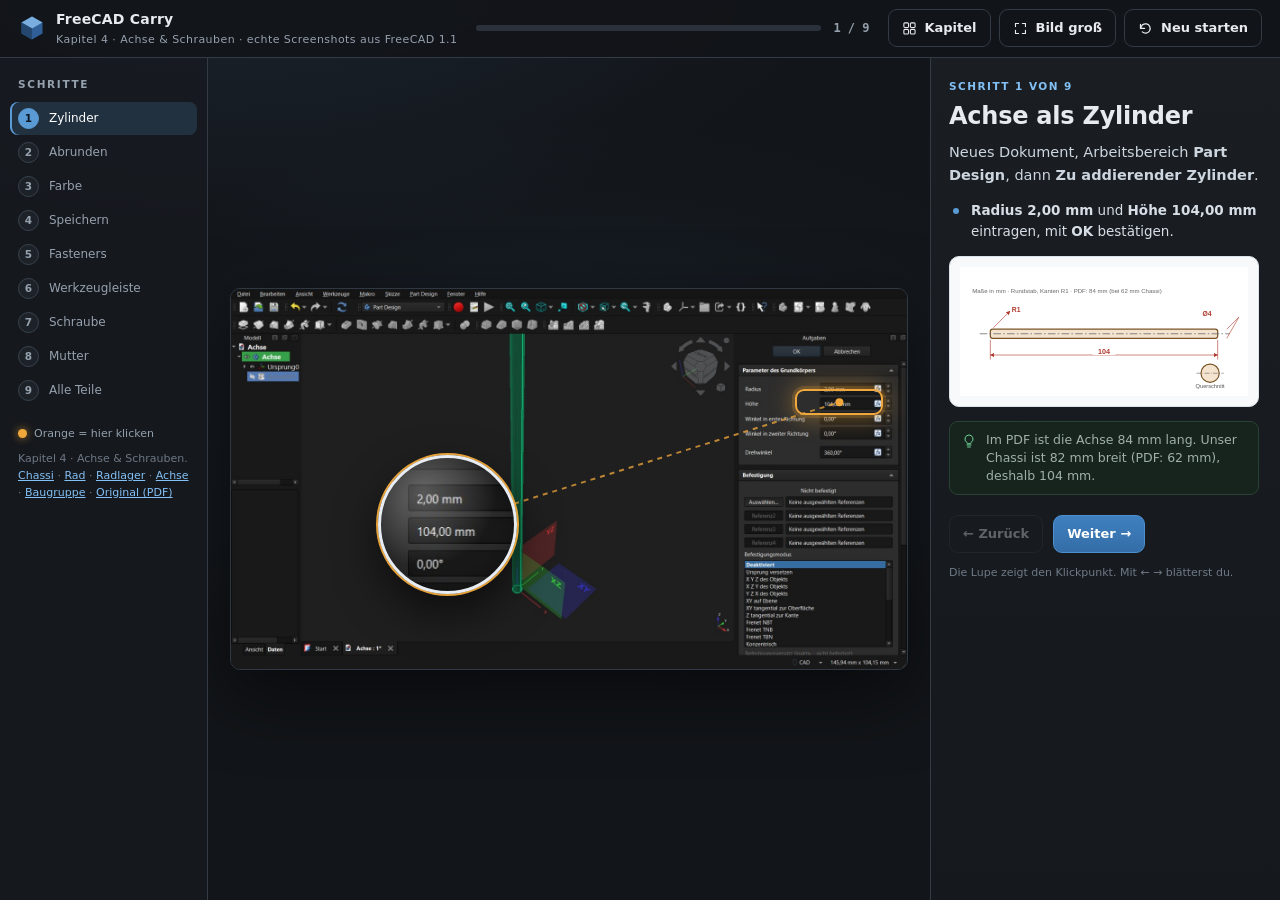
==== commit e69efc20: "Lupen geprueft: Fokus auf die richtigen Symbole und Felder" ====
--- a/achse.html
+++ b/achse.html
@@ -360,16 +360,16 @@
             "Die Achse wird später aus einem Rundholzstab gesägt."
         ],
         "focus": [
-            0.52,
-            0.42,
-            0.3,
+            0.422,
+            0.45,
+            0.08,
             0.3
         ],
         "lens": [
-            0.72,
-            0.26
-        ],
-        "zoom": 1.5
+            0.74,
+            0.3
+        ],
+        "zoom": 3.0
     },
     {
         "short": "Speichern",
@@ -422,8 +422,16 @@
             "Darunter: Muttern, Unterlegscheiben und Gewindestangen."
         ],
         "hint": "Für den Carry brauchst du nur die Senkkopfschraube und die Sechskantmutter.",
-        "focus": [0.3000, 0.0900, 0.1200, 0.0800],
-        "lens": [0.3000, 0.6500],
+        "focus": [
+            0.3,
+            0.09,
+            0.12,
+            0.08
+        ],
+        "lens": [
+            0.3,
+            0.65
+        ],
         "zoom": 2.0
     },
     {
@@ -483,19 +491,13 @@
             "<span class=\"mono\">Achse.FCStd</span>, <span class=\"mono\">Schraube M3.FCStd</span>, <span class=\"mono\">Mutter M3.FCStd</span>"
         ],
         "hint": "Jetzt fehlt nur noch die Baugruppe.",
-        "focus": [
-            0.5,
-            0.5,
-            0.4,
-            0.3
-        ],
         "lens": [
             0.73,
             0.26
         ],
         "zoom": 1.3
     }
-];
+]
 
   var N = STEPS.length;
   var FINAL_IMG = 'assets/ach_09_teile.jpg';
@@ -618,7 +620,7 @@
         '<button class="btn ghost" data-nav="prev" '+(progress === 0 ? 'disabled' : '')+'>← Zurück</button>'+
         '<button class="btn primary" data-nav="next">Weiter →</button>'+
       '</div>'+
-      '<p class="advance-hint">Die Lupe zeigt den Klickpunkt. Mit ← → blätterst du.</p>'+
+      '<p class="advance-hint">'+(s.focus ? 'Die Lupe zeigt den Klickpunkt. ' : '')+'Mit ← → blätterst du.</p>'+
     '</div>';
     reader.scrollTop = 0;
   }
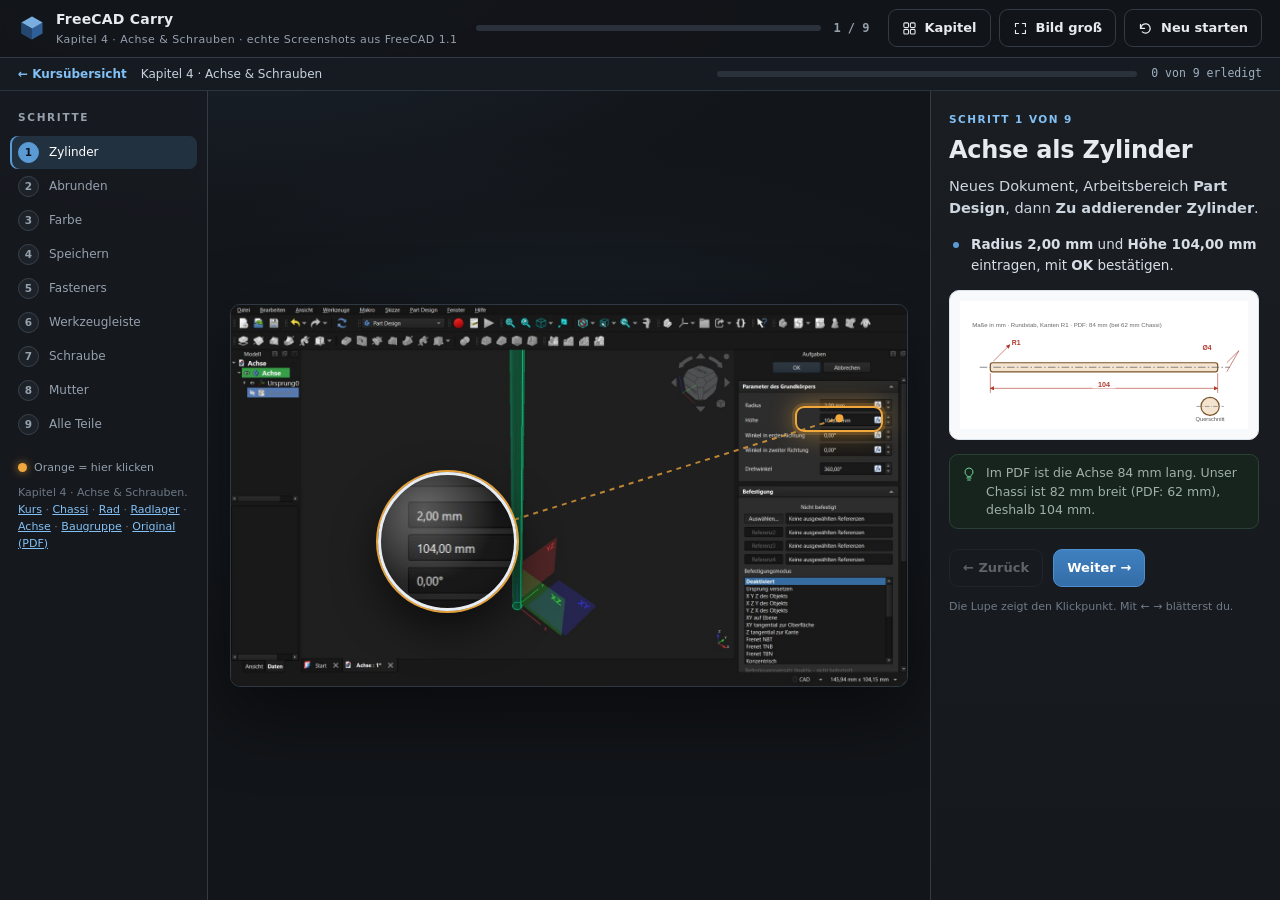
==== commit a9a6bad3: "Lernplattform-Struktur: Kursstartseite, Kapitel-Abschnitte und Fortschritt" ====
--- a/achse.html
+++ b/achse.html
@@ -235,6 +235,7 @@
   .ch-body{padding:15px 16px 24px}
 }
 </style>
+<link rel="stylesheet" href="assets/kurs.css">
 </head>
 <body>
 
@@ -256,6 +257,7 @@
     <button class="btn ghost" id="resetBtn"><svg class="ico" viewBox="0 0 24 24" aria-hidden="true"><path d="M4.5 12a7.5 7.5 0 1 1 2.4 5.5" fill="none" stroke="currentColor" stroke-width="2" stroke-linecap="round"/><path d="M4 5.5V12h6.5" fill="none" stroke="currentColor" stroke-width="2" stroke-linecap="round" stroke-linejoin="round"/></svg><span class="lbl">Neu starten</span></button>
   </div>
 </header>
+<div class="kbar" id="kbar"><div class="kbar-in"><a class="kbar-back" href="index.html">← Kursübersicht</a><span class="kbar-crumb">Kapitel 4 · Achse & Schrauben</span><div class="kbar-track" aria-hidden="true"><i id="kbarFill"></i></div><span class="kbar-num" id="kbarNum">0 von 0 erledigt</span></div></div>
 
 <div class="app">
   <nav class="outline">
@@ -263,7 +265,7 @@
     <ol class="steplist" id="steplist"></ol>
     <p class="foot">
       <span class="dotline"><i></i> Orange = hier klicken</span>
-      Kapitel 4 · Achse & Schrauben.<br><a href="index.html" style="color:#82c0f5">Chassi</a> · <a href="rad.html" style="color:#82c0f5">Rad</a> · <a href="lager.html" style="color:#82c0f5">Radlager</a> · <a href="achse.html" style="color:#82c0f5">Achse</a> · <a href="baugruppe.html" style="color:#82c0f5">Baugruppe</a> · <a href="original.html" style="color:#82c0f5">Original (PDF)</a>    </p>
+      Kapitel 4 · Achse & Schrauben.<br><a href="index.html" style="color:#82c0f5">Kurs</a> · <a href="chassi.html" style="color:#82c0f5">Chassi</a> · <a href="rad.html" style="color:#82c0f5">Rad</a> · <a href="lager.html" style="color:#82c0f5">Radlager</a> · <a href="achse.html" style="color:#82c0f5">Achse</a> · <a href="baugruppe.html" style="color:#82c0f5">Baugruppe</a> · <a href="original.html" style="color:#82c0f5">Original (PDF)</a>    </p>
   </nav>
 
   <main class="stage" id="stage">
@@ -714,9 +716,10 @@
       <div class="ch-cap"><b>Carry</b> · Transportfahrzeug<span>Alle Kapitel auf einen Blick</span></div>
     </div>
     <div class="ch-body">
+      <a class="ch-course" href="index.html">← Zur Kursübersicht</a>
       <h2>Kapitel wählen</h2>
       <div class="ch-grid">
-        <a class="ch-card" href="index.html"><span class="ch-num">1</span><span><span class="ch-t">Chassi</span><span class="ch-s">13 Schritte · Platte mit 45 Löchern</span></span></a>
+        <a class="ch-card" href="chassi.html"><span class="ch-num">1</span><span><span class="ch-t">Chassi</span><span class="ch-s">13 Schritte · Platte mit 45 Löchern</span></span></a>
         <a class="ch-card" href="rad.html"><span class="ch-num">2</span><span><span class="ch-t">Rad</span><span class="ch-s">14 Schritte · Radkörper und Gummiring</span></span></a>
         <a class="ch-card" href="lager.html"><span class="ch-num">3</span><span><span class="ch-t">Radlager</span><span class="ch-s">8 Schritte · Bogenform mit Bohrungen</span></span></a>
         <a class="ch-card" href="achse.html"><span class="ch-num">4</span><span><span class="ch-t">Achse &amp; Schrauben</span><span class="ch-s">9 Schritte · M3×20 und Mutter</span></span></a>
@@ -782,6 +785,7 @@
   });
 })();
 </script>
+<script src="assets/kurs.js"></script>
 </body>
 </html>
 
--- a/assets/kurs.css
+++ b/assets/kurs.css
@@ -0,0 +1,25 @@
+/* ---------- Kursleiste (auf allen Kapitelseiten) ---------- */
+.kbar{
+  flex:none;background:#161b21;border-bottom:1px solid #2c343d;
+  padding:7px 18px;font-size:12px;color:#9fb0c0;z-index:30;
+}
+.kbar-in{display:flex;align-items:center;gap:14px;max-width:1440px;margin:0 auto}
+.kbar-back{color:#82c0f5;text-decoration:none;font-weight:600;white-space:nowrap}
+.kbar-back:hover{text-decoration:underline}
+.kbar-crumb{color:#c8d3df;white-space:nowrap;overflow:hidden;text-overflow:ellipsis}
+.kbar-track{
+  flex:1;height:6px;border-radius:99px;background:#2a313a;overflow:hidden;
+  min-width:70px;max-width:420px;margin-left:auto;
+}
+.kbar-track i{display:block;height:100%;width:0;border-radius:99px;
+  background:linear-gradient(90deg,#427cb8,#82c0f5);transition:width .3s ease}
+.kbar-num{white-space:nowrap;color:#9fb0c0;font-family:var(--mono);font-size:11.5px}
+@media (max-width:700px){
+  .kbar{padding:6px 12px}
+  .kbar-crumb{display:none}
+  .kbar-track{max-width:none}
+}
+
+/* Kurslink im Kapitel-Overlay */
+.ch-course{display:inline-block;font-size:11.5px;color:#82c0f5;text-decoration:none;margin:0 0 10px}
+.ch-course:hover{text-decoration:underline}
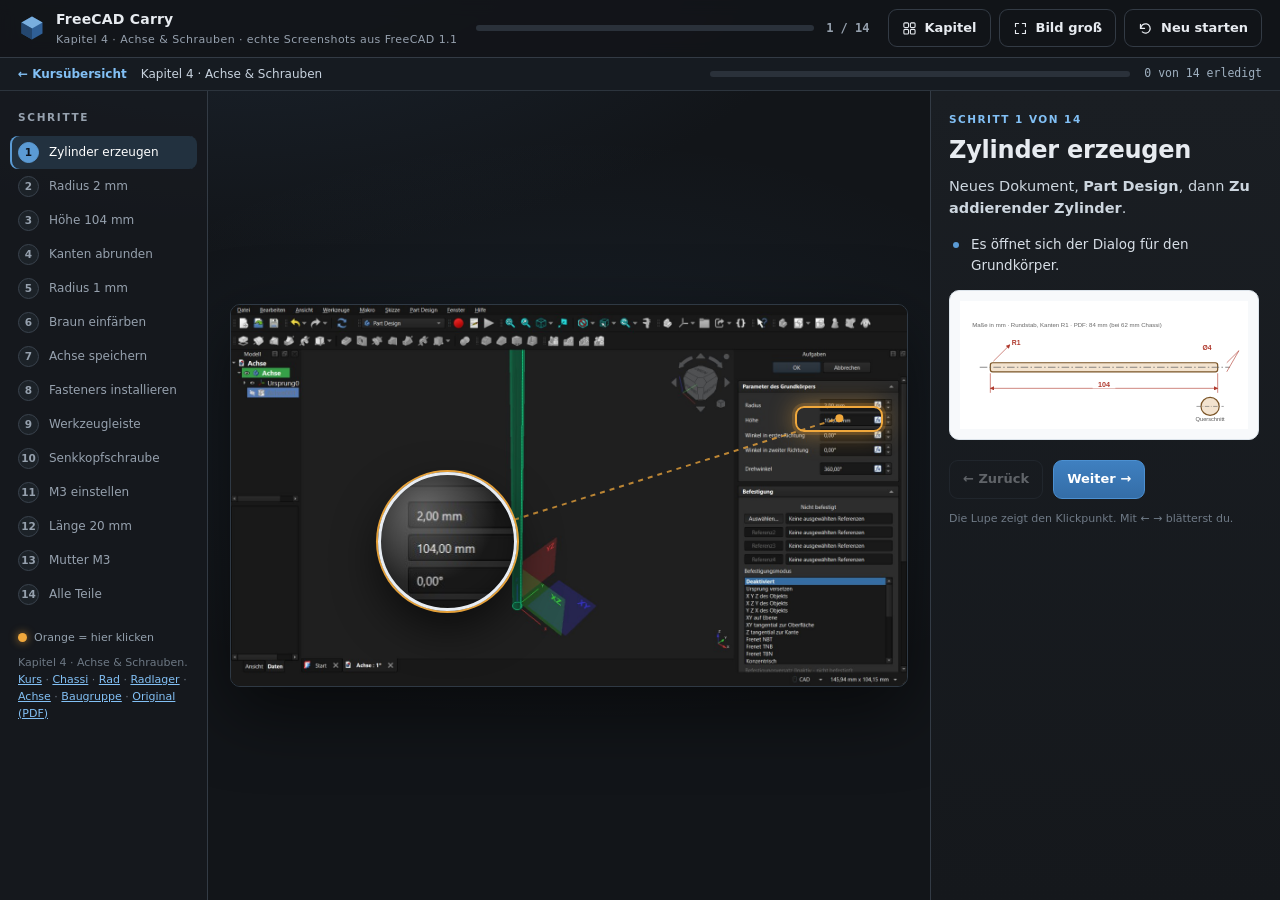
==== commit 7476ce8e: "Feinschritte: 92 Einzelschritte fuer Schueler, neue Ebenen-Auswahl" ====
--- a/achse.html
+++ b/achse.html
@@ -250,14 +250,14 @@
   </div>
   <div class="progresswrap">
     <div class="progress"><i id="bar"></i></div>
-    <span class="progressnum" id="progressNum">1 / 9</span>
+    <span class="progressnum" id="progressNum">1 / 14</span>
   </div>
   <div class="top-actions"><button class="btn ghost" id="chOpen" aria-haspopup="dialog" aria-controls="chOverlay" title="Kapitelübersicht (K)"><svg class="ico" viewBox="0 0 24 24" aria-hidden="true"><rect x="3" y="3" width="7.5" height="7.5" rx="1.6" fill="none" stroke="currentColor" stroke-width="1.7"/><rect x="13.5" y="3" width="7.5" height="7.5" rx="1.6" fill="none" stroke="currentColor" stroke-width="1.7"/><rect x="3" y="13.5" width="7.5" height="7.5" rx="1.6" fill="none" stroke="currentColor" stroke-width="1.7"/><rect x="13.5" y="13.5" width="7.5" height="7.5" rx="1.6" fill="none" stroke="currentColor" stroke-width="1.7"/></svg><span class="lbl">Kapitel</span></button>
     <button class="btn ghost" id="zoomBtn"><svg class="ico" viewBox="0 0 24 24" aria-hidden="true"><path d="M4 9V4h5M20 9V4h-5M4 15v5h5M20 15v5h-5" fill="none" stroke="currentColor" stroke-width="1.8" stroke-linecap="round"/></svg><span class="lbl">Bild groß</span></button>
     <button class="btn ghost" id="resetBtn"><svg class="ico" viewBox="0 0 24 24" aria-hidden="true"><path d="M4.5 12a7.5 7.5 0 1 1 2.4 5.5" fill="none" stroke="currentColor" stroke-width="2" stroke-linecap="round"/><path d="M4 5.5V12h6.5" fill="none" stroke="currentColor" stroke-width="2" stroke-linecap="round" stroke-linejoin="round"/></svg><span class="lbl">Neu starten</span></button>
   </div>
 </header>
-<div class="kbar" id="kbar"><div class="kbar-in"><a class="kbar-back" href="index.html">← Kursübersicht</a><span class="kbar-crumb">Kapitel 4 · Achse & Schrauben</span><div class="kbar-track" aria-hidden="true"><i id="kbarFill"></i></div><span class="kbar-num" id="kbarNum">0 von 0 erledigt</span></div></div>
+<div class="kbar" id="kbar"><div class="kbar-in"><a class="kbar-back" href="index.html">← Kursübersicht</a><span class="kbar-crumb">Kapitel 4 · Achse & Schrauben</span><div class="kbar-track" aria-hidden="true"><i id="kbarFill"></i></div><span class="kbar-num" id="kbarNum">0 von 9 erledigt</span></div></div>
 
 <div class="app">
   <nav class="outline">
@@ -291,7 +291,7 @@
   <img id="lbImg" alt="Screenshot in groß">
   <div class="lb-nav">
     <button id="lbPrev" aria-label="Vorheriger Schritt">←</button>
-    <span id="lbCaption">1 / 9</span>
+    <span id="lbCaption">1 / 14</span>
     <button id="lbNext" aria-label="Nächster Schritt">→</button>
   </div>
 </div>
@@ -308,16 +308,14 @@
      ===================================================================== */
   var STEPS = [
     {
-        "short": "Zylinder",
-        "title": "Achse als Zylinder",
+        "short": "Zylinder erzeugen",
+        "title": "Zylinder erzeugen",
         "img": "assets/ach_01_zylinder.jpg",
         "alt": "Dialog Parameter des Grundkörpers mit Radius 2 und Höhe 104",
-        "lead": "Neues Dokument, Arbeitsbereich <b>Part Design</b>, dann <b>Zu addierender Zylinder</b>.",
-        "list": [
-            "<b>Radius 2,00 mm</b> und <b>Höhe 104,00 mm</b> eintragen, mit <b>OK</b> bestätigen."
-        ],
-        "hint": "Im PDF ist die Achse 84 mm lang. Unser Chassi ist 82 mm breit (PDF: 62 mm), deshalb 104 mm.",
-        "diagram": "<div class=\"diagram\"><img src=\"assets/schema_achse.svg\" alt=\"Achse D4 x 104 mm mit R1\"></div>",
+        "lead": "Neues Dokument, <b>Part Design</b>, dann <b>Zu addierender Zylinder</b>.",
+        "list": [
+            "Es öffnet sich der Dialog für den Grundkörper."
+        ],
         "focus": [
             0.9,
             0.298,
@@ -328,18 +326,62 @@
             0.32,
             0.62
         ],
-        "zoom": 2.2
-    },
-    {
-        "short": "Abrunden",
+        "zoom": 2.2,
+        "diagram": "<div class=\"diagram\"><img src=\"assets/schema_achse.svg\" alt=\"Achse D4 x 104 mm mit R1\"></div>"
+    },
+    {
+        "short": "Radius 2 mm",
+        "title": "Radius 2 mm",
+        "img": "assets/ach_01_zylinder.jpg",
+        "alt": "Dialog Parameter des Grundkörpers mit Radius 2 und Höhe 104",
+        "lead": "Im Dialog <b>Radius 2,00 mm</b> eintragen.",
+        "list": [
+            "Das ist der Durchmesser 4 mm der Achse."
+        ],
+        "focus": [
+            0.9,
+            0.298,
+            0.13,
+            0.045
+        ],
+        "lens": [
+            0.32,
+            0.62
+        ],
+        "zoom": 2.2,
+        "diagram": "<div class=\"diagram\"><img src=\"assets/schema_achse.svg\" alt=\"Achse D4 x 104 mm mit R1\"></div>"
+    },
+    {
+        "short": "Höhe 104 mm",
+        "title": "Höhe 104 mm",
+        "img": "assets/ach_01_zylinder.jpg",
+        "alt": "Dialog Parameter des Grundkörpers mit Radius 2 und Höhe 104",
+        "lead": "Bei <b>Höhe 104,00 mm</b> eintragen und mit <b>OK</b> bestätigen.",
+        "list": [
+            "Im PDF sind es 84 mm – unser Chassi ist breiter."
+        ],
+        "focus": [
+            0.9,
+            0.298,
+            0.13,
+            0.045
+        ],
+        "lens": [
+            0.32,
+            0.62
+        ],
+        "zoom": 2.2,
+        "diagram": "<div class=\"diagram\"><img src=\"assets/schema_achse.svg\" alt=\"Achse D4 x 104 mm mit R1\"></div>"
+    },
+    {
+        "short": "Kanten abrunden",
         "title": "Kanten abrunden",
         "img": "assets/ach_02_abrunden.jpg",
         "alt": "Fillet-Dialog mit Radius 1 mm und zwei ausgewählten Kreiskanten",
-        "lead": "Beide <b>Kreiskanten</b> markieren (Strg gedrückt halten), dann <b>Kanten abrunden</b>.",
-        "list": [
-            "Radius <b>1,00 mm</b> eintragen."
-        ],
-        "hint": "Die Rundung macht die Enden stabiler und sieht sauber aus.",
+        "lead": "Beide <b>Kreiskanten</b> markieren (Strg halten) und <b>Kanten abrunden</b> wählen.",
+        "list": [
+            "Die Enden werden abgerundet."
+        ],
         "focus": [
             0.922,
             0.533,
@@ -353,13 +395,34 @@
         "zoom": 2.2
     },
     {
-        "short": "Farbe",
-        "title": "Achse braun einfärben",
+        "short": "Radius 1 mm",
+        "title": "Radius 1 mm",
+        "img": "assets/ach_02_abrunden.jpg",
+        "alt": "Fillet-Dialog mit Radius 1 mm und zwei ausgewählten Kreiskanten",
+        "lead": "Radius <b>1,00 mm</b> eintragen und mit <b>OK</b> bestätigen.",
+        "list": [
+            "Die Achse ist fertig."
+        ],
+        "focus": [
+            0.922,
+            0.533,
+            0.12,
+            0.04
+        ],
+        "lens": [
+            0.28,
+            0.3
+        ],
+        "zoom": 2.2
+    },
+    {
+        "short": "Braun einfärben",
+        "title": "Braun einfärben",
         "img": "assets/ach_03_braun.jpg",
         "alt": "Braune Achse in der 3D-Ansicht",
-        "lead": "M2 auf den Body → <b>Darstellung</b> → <b>Flächenfarbe</b> → braun.",
-        "list": [
-            "Die Achse wird später aus einem Rundholzstab gesägt."
+        "lead": "M2 auf den Körper → <b>Darstellung</b> → <b>Flächenfarbe</b> → <b>braun</b>.",
+        "list": [
+            "Die Achse wird später aus Rundholz gesägt."
         ],
         "focus": [
             0.422,
@@ -374,11 +437,14 @@
         "zoom": 3.0
     },
     {
-        "short": "Speichern",
+        "short": "Achse speichern",
         "title": "Achse speichern",
         "img": "assets/ach_04_speichern.jpg",
         "alt": "Datei-Menü mit Speichern",
         "lead": "Als <span class=\"mono\">Achse.FCStd</span> im Ordner „Carry“ speichern.",
+        "list": [
+            "Jetzt folgen die Schrauben."
+        ],
         "focus": [
             0.037,
             0.184,
@@ -392,15 +458,14 @@
         "zoom": 2.2
     },
     {
-        "short": "Fasteners",
-        "title": "Arbeitsbereich Fasteners installieren",
+        "short": "Fasteners installieren",
+        "title": "Fasteners installieren",
         "img": "assets/ach_05_addon.jpg",
         "alt": "Werkzeuge-Menü mit Addon-Manager",
-        "lead": "Unter <b>Werkzeuge</b> den <b>Addon-Manager</b> öffnen und den Arbeitsbereich <b>Fasteners</b> installieren.",
+        "lead": "Unter <b>Werkzeuge → Addon-Manager</b> den Arbeitsbereich <b>Fasteners</b> installieren.",
         "list": [
             "Danach FreeCAD neu starten."
         ],
-        "hint": "Fasteners erzeugt Schrauben und Muttern nach Norm (ISO/DIN).",
         "focus": [
             0.15,
             0.05,
@@ -415,15 +480,13 @@
     },
     {
         "short": "Werkzeugleiste",
-        "title": "Die Fasteners-Werkzeugleiste",
+        "title": "Werkzeugleiste",
         "img": "assets/ach_06_fasteners.jpg",
         "alt": "Werkzeugleiste von Fasteners mit Schrauben und Muttern",
-        "lead": "Im Arbeitsbereich <b>Fasteners</b> liegen alle Schrauben- und Mutterformen als Symbole bereit.",
-        "list": [
-            "Obere Reihen: Schrauben (Zylinder-, Senk-, Sechskantkopf).",
-            "Darunter: Muttern, Unterlegscheiben und Gewindestangen."
-        ],
-        "hint": "Für den Carry brauchst du nur die Senkkopfschraube und die Sechskantmutter.",
+        "lead": "Im Arbeitsbereich <b>Fasteners</b> liegen alle Schrauben- und Mutterformen bereit.",
+        "list": [
+            "Für den Carry brauchst du nur Senkkopfschraube und Sechskantmutter."
+        ],
         "focus": [
             0.3,
             0.09,
@@ -437,17 +500,14 @@
         "zoom": 2.0
     },
     {
-        "short": "Schraube",
-        "title": "Senkkopfschraube M3 × 20",
+        "short": "Senkkopfschraube",
+        "title": "Senkkopfschraube",
         "img": "assets/ach_07_schraube.jpg",
         "alt": "Schraube M3x20 mit Eigenschaften Diameter M3 und Laenge 20",
-        "lead": "Im Arbeitsbereich <b>Fasteners</b> die <b>Senkkopfschraube</b> anklicken – ein Rohling erscheint.",
-        "list": [
-            "Im Reiter <b>Daten</b>: <b>Diameter M3</b>, <b>Length Custom</b> und <b>Length Custom 20,00 mm</b>.",
-            "<b>Thread true</b> zeigt das Gewinde."
-        ],
-        "hint": "Typ ISO 7046 – genau die Schraube aus dem PDF.",
-        "diagram": "<div class=\"diagram\"><img src=\"assets/schema_schraube.svg\" alt=\"Senkkopfschraube ISO 7046 M3 x 20\"></div>",
+        "lead": "Die <b>Senkkopfschraube</b> anklicken – ein Rohling erscheint.",
+        "list": [
+            "Typ ISO 7046."
+        ],
         "focus": [
             0.1,
             0.866,
@@ -458,19 +518,62 @@
             0.66,
             0.36
         ],
-        "zoom": 2.0
-    },
-    {
-        "short": "Mutter",
-        "title": "Sechskantmutter M3",
+        "zoom": 2.0,
+        "diagram": "<div class=\"diagram\"><img src=\"assets/schema_schraube.svg\" alt=\"Senkkopfschraube ISO 7046 M3 x 20\"></div>"
+    },
+    {
+        "short": "M3 einstellen",
+        "title": "M3 einstellen",
+        "img": "assets/ach_07_schraube.jpg",
+        "alt": "Schraube M3x20 mit Eigenschaften Diameter M3 und Laenge 20",
+        "lead": "Im Reiter <b>Daten</b>: <b>Diameter M3</b>.",
+        "list": [
+            "Mit <b>Thread true</b> wird das Gewinde angezeigt."
+        ],
+        "focus": [
+            0.1,
+            0.866,
+            0.14,
+            0.028
+        ],
+        "lens": [
+            0.66,
+            0.36
+        ],
+        "zoom": 2.0,
+        "diagram": "<div class=\"diagram\"><img src=\"assets/schema_schraube.svg\" alt=\"Senkkopfschraube ISO 7046 M3 x 20\"></div>"
+    },
+    {
+        "short": "Länge 20 mm",
+        "title": "Länge 20 mm",
+        "img": "assets/ach_07_schraube.jpg",
+        "alt": "Schraube M3x20 mit Eigenschaften Diameter M3 und Laenge 20",
+        "lead": "<b>Length Custom</b> und <b>LengthCustom 20,00 mm</b> eintragen.",
+        "list": [
+            "Das ist die Schraube aus dem PDF."
+        ],
+        "focus": [
+            0.1,
+            0.866,
+            0.14,
+            0.028
+        ],
+        "lens": [
+            0.66,
+            0.36
+        ],
+        "zoom": 2.0,
+        "diagram": "<div class=\"diagram\"><img src=\"assets/schema_schraube.svg\" alt=\"Senkkopfschraube ISO 7046 M3 x 20\"></div>"
+    },
+    {
+        "short": "Mutter M3",
+        "title": "Mutter M3",
         "img": "assets/ach_08_mutter.jpg",
         "alt": "Mutter M3 mit Eigenschaften Diameter M3 und Type ISO4035",
-        "lead": "Neues Dokument, im Arbeitsbereich <b>Fasteners</b> die <b>Mutter</b> anklicken.",
-        "list": [
-            "<b>Diameter M3</b>, Typ <b>ISO 4035</b>, Thread bleibt <b>false</b>."
-        ],
-        "hint": "Gewinde wird bei Muttern erst ab M6 angezeigt.",
-        "diagram": "<div class=\"diagram\"><img src=\"assets/schema_mutter.svg\" alt=\"Sechskantmutter ISO 4035 M3\"></div>",
+        "lead": "Neues Dokument, im Arbeitsbereich Fasteners die <b>Mutter</b> anklicken und <b>Diameter M3</b> wählen.",
+        "list": [
+            "Typ ISO 4035."
+        ],
         "focus": [
             0.09,
             0.92,
@@ -481,23 +584,18 @@
             0.62,
             0.36
         ],
-        "zoom": 2.0
+        "zoom": 2.0,
+        "diagram": "<div class=\"diagram\"><img src=\"assets/schema_mutter.svg\" alt=\"Sechskantmutter ISO 4035 M3\"></div>"
     },
     {
         "short": "Alle Teile",
-        "title": "Achse, Schraube, Mutter",
+        "title": "Alle Teile",
         "img": "assets/ach_09_teile.jpg",
         "alt": "Achse, Schraube und Mutter nebeneinander",
-        "lead": "Alle Teile sind fertig und im Ordner „Carry“ gespeichert.",
+        "lead": "Achse, Schraube und Mutter sind fertig und gespeichert.",
         "list": [
             "<span class=\"mono\">Achse.FCStd</span>, <span class=\"mono\">Schraube M3.FCStd</span>, <span class=\"mono\">Mutter M3.FCStd</span>"
-        ],
-        "hint": "Jetzt fehlt nur noch die Baugruppe.",
-        "lens": [
-            0.73,
-            0.26
-        ],
-        "zoom": 1.3
+        ]
     }
 ]
 
@@ -719,11 +817,11 @@
       <a class="ch-course" href="index.html">← Zur Kursübersicht</a>
       <h2>Kapitel wählen</h2>
       <div class="ch-grid">
-        <a class="ch-card" href="chassi.html"><span class="ch-num">1</span><span><span class="ch-t">Chassi</span><span class="ch-s">13 Schritte · Platte mit 45 Löchern</span></span></a>
-        <a class="ch-card" href="rad.html"><span class="ch-num">2</span><span><span class="ch-t">Rad</span><span class="ch-s">14 Schritte · Radkörper und Gummiring</span></span></a>
-        <a class="ch-card" href="lager.html"><span class="ch-num">3</span><span><span class="ch-t">Radlager</span><span class="ch-s">8 Schritte · Bogenform mit Bohrungen</span></span></a>
-        <a class="ch-card" href="achse.html"><span class="ch-num">4</span><span><span class="ch-t">Achse &amp; Schrauben</span><span class="ch-s">9 Schritte · M3×20 und Mutter</span></span></a>
-        <a class="ch-card" href="baugruppe.html"><span class="ch-num">5</span><span><span class="ch-t">Baugruppe</span><span class="ch-s">8 Schritte · Carry zusammenbauen</span></span></a>
+        <a class="ch-card" href="chassi.html"><span class="ch-num">1</span><span><span class="ch-t">Chassi</span><span class="ch-s">33 Schritte · Platte mit 45 Löchern</span></span></a>
+        <a class="ch-card" href="rad.html"><span class="ch-num">2</span><span><span class="ch-t">Rad</span><span class="ch-s">22 Schritte · Radkörper und Gummiring</span></span></a>
+        <a class="ch-card" href="lager.html"><span class="ch-num">3</span><span><span class="ch-t">Radlager</span><span class="ch-s">13 Schritte · Bogenform mit Bohrungen</span></span></a>
+        <a class="ch-card" href="achse.html"><span class="ch-num">4</span><span><span class="ch-t">Achse &amp; Schrauben</span><span class="ch-s">14 Schritte · M3×20 und Mutter</span></span></a>
+        <a class="ch-card" href="baugruppe.html"><span class="ch-num">5</span><span><span class="ch-t">Baugruppe</span><span class="ch-s">10 Schritte · Carry zusammenbauen</span></span></a>
         <a class="ch-card" href="original.html"><span class="ch-num">PDF</span><span><span class="ch-t">Originalseiten</span><span class="ch-s">24 Seiten als Leseausgabe</span></span></a>
       </div>
       <p class="ch-note">Tipp: Mit <kbd>K</kbd> öffnest du diese Übersicht jederzeit.</p>
